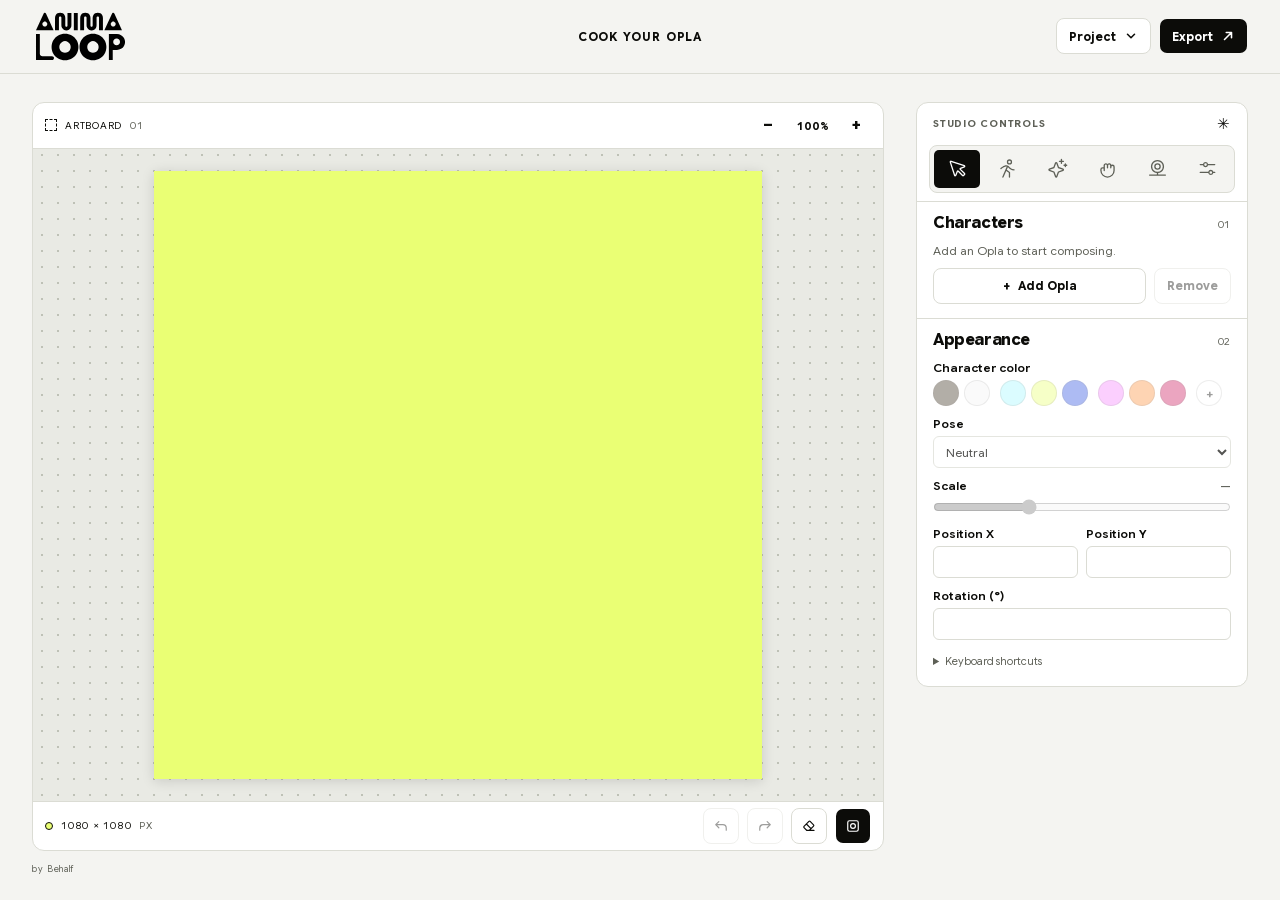
==== opla.html @ 296ecd7e "Add ANIMALOOP poster studio" ====
<!doctype html>
<html lang="en">
<head>
  <meta charset="utf-8">
  <meta name="viewport" content="width=device-width, initial-scale=1">
  <meta name="description" content="Build, animate, and capture Opla festival key visuals.">
  <title>ANIMALOOP — Opla Studio</title>
  <link rel="stylesheet" href="./styles.css">
</head>
<body>
  <header class="topbar">
    <a class="brand" href="./opla.html" aria-label="Animaloop Studio">
      <img src="./src/logo.svg" alt="" width="104" height="54">
    </a>
    <h1 id="studio-title" class="header-caption mono">COOK YOUR OPLA</h1>
    <div class="header-actions">
      <details class="action-menu">
        <summary class="button">Project <svg class="action-icon" width="14" height="14" viewBox="0 0 12 12" fill="none" stroke="currentColor" stroke-width="1.35" stroke-linecap="round" stroke-linejoin="round" aria-hidden="true" focusable="false"><path d="m3 4.5 3 3 3-3"/></svg></summary>
        <div class="menu-content">
          <button type="button" id="project-open">Open project</button>
          <button type="button" id="project-save">Save project</button>
          <button type="button" id="reset-mode">Reset current tab</button>
          <button type="button" id="clear-scene">Remove all characters</button>
          <a class="studio-link" href="./poster.html">Fry your poster</a>
        </div>
      </details>
      <details class="action-menu">
        <summary class="button primary">Export <svg class="action-icon" width="14" height="14" viewBox="0 0 12 12" fill="none" stroke="currentColor" stroke-width="1.35" stroke-linecap="round" stroke-linejoin="round" aria-hidden="true" focusable="false"><path d="M3 9 9 3M4.5 3H9v4.5"/></svg></summary>
        <div class="menu-content">
          <button type="button" id="export-svg">Download SVG</button>
          <button type="button" id="export-png">Download PNG</button>
        </div>
      </details>
    </div>
  </header>
  <main class="workspace">
    <section class="art-area" aria-label="Artboard">
      <div class="stage-card">
        <div class="stage-toolbar">
          <div class="artboard-name mono"><span class="frame-icon" aria-hidden="true"></span> ARTBOARD <span class="artboard-number">01</span></div>
          <div class="zoom-group">
            <button type="button" id="zoom-out" title="Zoom out" aria-label="Zoom out">−</button>
            <button type="button" id="zoom-reset" title="Reset zoom" aria-label="Reset zoom"><span id="zoom-value">100%</span></button>
            <button type="button" id="zoom-in" title="Zoom in" aria-label="Zoom in">+</button>
          </div>
        </div>
        <div id="viewport">
          <div class="stage-space">
            <div id="stage-wrap">
              <svg id="stage" xmlns="http://www.w3.org/2000/svg" viewBox="0 0 1080 1080" role="img" aria-label="Opla key visual"></svg>
            </div>
          </div>
        </div>
        <div class="stage-footer">
          <div class="stage-meta mono"><span class="signal"></span><span id="canvas-dimensions">1080 × 1080</span><span class="units">PX</span></div>
          <div class="frame-actions">
            <button type="button" class="button frame-button" id="undo-scene" aria-label="Undo" title="Undo" disabled>
              <svg width="14" height="14" viewBox="0 0 16 16" fill="none" stroke="currentColor" stroke-width="1.35" stroke-linecap="round" stroke-linejoin="round" aria-hidden="true" focusable="false"><path d="M5.5 3 2 6.5 5.5 10M2 6.5h8a4 4 0 0 1 4 4v2.25"/></svg>
            </button>
            <button type="button" class="button frame-button" id="redo-scene" aria-label="Redo" title="Redo" disabled>
              <svg width="14" height="14" viewBox="0 0 16 16" fill="none" stroke="currentColor" stroke-width="1.35" stroke-linecap="round" stroke-linejoin="round" aria-hidden="true" focusable="false"><path d="m10.5 3 3.5 3.5-3.5 3.5M14 6.5H6a4 4 0 0 0-4 4v2.25"/></svg>
            </button>
            <button type="button" class="button frame-button" id="erase-frame" aria-label="Erase frame" title="Erase frame">
              <svg class="action-icon" width="14" height="14" viewBox="0 0 16 16" fill="none" stroke="currentColor" stroke-width="1.35" stroke-linecap="round" stroke-linejoin="round" aria-hidden="true" focusable="false"><path d="M2.3 9.8a1 1 0 0 1 0-1.4l5.6-5.6a1 1 0 0 1 1.4 0l3.9 3.9a1 1 0 0 1 0 1.4l-5 5H5.6zM5 5.7l5.3 5.3M8.2 13.1h5.5"/></svg>
            </button>
            <button type="button" class="button primary frame-button" id="capture" aria-label="Capture frame" title="Capture frame"><svg class="action-icon" width="14" height="14" viewBox="0 0 16 16" fill="none" stroke="currentColor" stroke-width="1.35" aria-hidden="true" focusable="false"><rect x="2" y="2" width="12" height="12" rx="2"/><circle cx="8" cy="8" r="2.75"/></svg></button>
          </div>
        </div>
      </div>
      <div class="workspace-footer mono">
        <span>by Behalf</span>
        <div class="workspace-feedback">
          <span id="status" role="status" aria-live="polite"></span>
        </div>
      </div>
    </section>

    <aside class="inspector" aria-label="Editor controls">
      <div class="inspector-heading"><span class="eyebrow mono">STUDIO CONTROLS</span><span class="inspector-index mono">✳</span></div>
      <div id="tabs" class="tabs" role="tablist" aria-label="Editing mode">
        <button type="button" id="tab-place" role="tab" aria-label="Place" title="Place" aria-selected="true" aria-controls="panel-place" data-tab="place">
          <svg width="21" height="21" aria-hidden="true" focusable="false"><use href="./src/phosphor/tabs.svg#place"/></svg>
        </button>
        <button type="button" id="tab-walk" role="tab" aria-label="Walk" title="Walk" aria-selected="false" aria-controls="panel-walk" tabindex="-1" data-tab="walk">
          <svg width="21" height="21" aria-hidden="true" focusable="false"><use href="./src/phosphor/tabs.svg#walk"/></svg>
        </button>
        <button type="button" id="tab-effect" role="tab" aria-label="Effect" title="Effect" aria-selected="false" aria-controls="panel-effect" tabindex="-1" data-tab="effect">
          <svg width="21" height="21" aria-hidden="true" focusable="false"><use href="./src/phosphor/tabs.svg#effect"/></svg>
        </button>
        <button type="button" id="tab-physics" role="tab" aria-label="Physics" title="Physics" aria-selected="false" aria-controls="panel-physics" tabindex="-1" data-tab="physics">
          <svg width="21" height="21" aria-hidden="true" focusable="false"><use href="./src/phosphor/tabs.svg#physics"/></svg>
        </button>
        <button type="button" id="tab-camera" role="tab" aria-label="Camera" title="Camera" aria-selected="false" aria-controls="panel-camera" tabindex="-1" data-tab="camera">
          <svg width="21" height="21" aria-hidden="true" focusable="false"><use href="./src/phosphor/tabs.svg#camera"/></svg>
        </button>
        <button type="button" id="tab-settings" role="tab" aria-label="Settings" title="Settings" aria-selected="false" aria-controls="panel-settings" tabindex="-1" data-tab="settings">
          <svg width="21" height="21" aria-hidden="true" focusable="false"><use href="./src/phosphor/tabs.svg#settings"/></svg>
        </button>
      </div>

      <section id="panel-place" role="tabpanel" aria-labelledby="tab-place">
        <div class="control-section">
          <div class="section-title"><h2>Characters</h2><span class="section-index mono">01</span></div>
          <div class="item-list" id="character-list"></div>
          <div class="row-actions">
            <button type="button" class="button" id="add-character"><span aria-hidden="true">+</span> Add Opla</button>
            <button type="button" class="button" id="remove-character">Remove</button>
          </div>
        </div>
        <div class="control-section">
          <div class="section-title"><h2>Appearance</h2><span class="section-index mono">02</span></div>
          <div class="field">
            <span class="field-label" id="character-color-label">Character color</span>
            <div class="palette" id="character-palette" role="group" aria-labelledby="character-color-label"></div>
          </div>
          <label class="field">Pose
            <select id="pose"></select>
          </label>
          <label class="field"><span class="value-row">Scale <output id="scale-value" for="scale">100%</output></span>
            <input id="scale" type="range" min=".1" max="3" value="1" step=".01">
          </label>
          <div class="position-fields">
            <label class="field">Position X <input type="number" id="position-x" step="1" value="540"></label>
            <label class="field">Position Y <input type="number" id="position-y" step="1" value="540"></label>
          </div>
          <label class="field">Rotation (°) <input type="number" id="rotation" step="1" value="0"></label>
          <details class="shortcut-hint">
            <summary>Keyboard shortcuts</summary>
            <dl>
              <div><dt>Nudge</dt><dd><kbd>Arrow keys</kbd></dd></div>
              <div><dt>Nudge farther</dt><dd><kbd>Shift</kbd> + <kbd>Arrow keys</kbd></dd></div>
              <div><dt>Copy / Paste / Duplicate</dt><dd><kbd>Cmd / Ctrl</kbd> + <kbd>C / V / D</kbd></dd></div>
              <div><dt>Duplicate and move</dt><dd><kbd>Option / Alt</kbd> + drag</dd></div>
              <div><dt>Remove</dt><dd><kbd>Delete</kbd></dd></div>
              <div><dt>Undo</dt><dd><kbd>Cmd / Ctrl</kbd> + <kbd>Z</kbd></dd></div>
            </dl>
          </details>
        </div>
      </section>

      <section id="panel-walk" role="tabpanel" aria-labelledby="tab-walk" hidden>
        <div class="control-section">
          <div class="section-title"><h2>Walk cycle</h2><span class="section-index mono">01</span></div>
          <label class="field">Cycle
            <select id="walk-cycle"></select>
          </label>
          <label class="field"><span class="value-row">Speed <output id="walk-speed-value" for="walk-speed">1×</output></span>
            <input id="walk-speed" type="range" min=".25" max="2.5" step=".05" value="1">
          </label>
          <label class="field">Cycle position <input id="walk-frame" type="range" min="0" max="1000" step="1" value="0"></label>
          <label class="field">Direction
            <select id="walk-direction"></select>
          </label>
          <label class="field">Motion
            <select id="walk-motion">
              <option value="one-way">One way</option>
              <option value="oscillate">Back and forth</option>
            </select>
          </label>
          <label class="field"><span class="value-row">Travel angle <output id="walk-angle-value" for="walk-angle">0°</output></span>
            <input id="walk-angle" type="range" min="-180" max="180" step="1" value="0">
          </label>
          <label class="checkbox-field"><input id="walk-travel" type="checkbox" checked> Travel across artboard</label>
          <button id="walk-play" type="button" class="button primary wide">Play</button>
        </div>
        <div class="control-section">
          <div class="section-title"><h2>Walking stack</h2><span class="section-index mono">02</span></div>
          <div class="item-list" id="walk-list"></div>
          <div class="field">
            <span class="field-label" id="walker-color-label">New walker color</span>
            <div class="palette" id="walker-palette" role="group" aria-labelledby="walker-color-label"></div>
          </div>
          <button id="add-walker" type="button" class="button wide"><span aria-hidden="true">+</span> Add walker</button>
          <button id="walk-copy-place" type="button" class="button wide">Copy frame to Place <span aria-hidden="true">↗</span></button>
        </div>
      </section>

      <section id="panel-effect" role="tabpanel" aria-labelledby="tab-effect" hidden>
        <div class="control-section">
          <div class="section-title"><h2>Rendering</h2><span class="section-index mono">01</span></div>
          <label class="field">Effect
            <select id="effect"></select>
          </label>
          <label class="field"><span class="value-row">Amount <output id="effect-amount-value" for="effect-amount">4</output></span>
            <input id="effect-amount" type="range" min="1" max="50" step="1" value="4">
          </label>
          <div id="effect-parameters" class="parameter-fields"></div>
          <label class="field">Blend mode
            <select id="effect-blend">
              <option value="normal">Normal</option>
              <option value="multiply">Multiply</option>
              <option value="screen">Screen</option>
              <option value="overlay">Overlay</option>
              <option value="darken">Darken</option>
              <option value="lighten">Lighten</option>
              <option value="difference">Difference</option>
              <option value="exclusion">Exclusion</option>
            </select>
          </label>
          <label class="field">Filter
            <select id="effect-filter">
              <option value="none">None</option>
              <option value="particles">Particles</option>
              <option value="lofi">Lo-fi</option>
              <option value="dither">Dither</option>
              <option value="halftone">Halftone</option>
              <option value="scanlines">Scanlines</option>
              <option value="grain">Grain</option>
              <option value="ink-bleed">Ink bleed</option>
            </select>
          </label>
          <label class="field"><span class="value-row">Filter strength <output id="effect-filter-strength-value" for="effect-filter-strength">4</output></span>
            <input id="effect-filter-strength" type="range" min="1" max="20" step="1" value="4">
          </label>
          <label class="field">Cycle position <input id="effect-frame" type="range" min="0" max="1000" step="1" value="0"></label>
          <button id="effect-play" type="button" class="button primary wide">Play</button>
        </div>
      </section>

      <section id="panel-physics" role="tabpanel" aria-labelledby="tab-physics" hidden>
        <div class="control-section">
          <div class="section-title"><h2>Physics</h2><span class="section-index mono">04</span></div>
          <p class="control-note">Grab Opla anywhere on the artboard. Swing it, let it drop, or flick to throw.</p>
          <label class="field"><span class="value-row">Gravity <output id="physics-gravity-value" for="physics-gravity">1×</output></span>
            <input id="physics-gravity" type="range" min="0" max="2" step=".05" value="1">
          </label>
          <label class="field"><span class="value-row">Bounce <output id="physics-bounce-value" for="physics-bounce">55%</output></span>
            <input id="physics-bounce" type="range" min="0" max="1" step=".05" value=".55">
          </label>
          <label class="checkbox-field"><input id="physics-pile" type="checkbox"> Stack characters on impact</label>
          <label class="checkbox-field"><input id="physics-puppet" type="checkbox"> Swing arms and legs</label>
          <label class="checkbox-field"><input id="physics-drop-copies" type="checkbox"> Click to add Opla</label>
          <div class="row-actions">
            <button id="physics-reset" type="button" class="button">Reset physics</button>
            <button id="physics-remove" type="button" class="button">Remove selected Opla</button>
          </div>
        </div>
      </section>

      <section id="panel-camera" role="tabpanel" aria-labelledby="tab-camera" hidden>
        <div class="control-section">
          <div class="section-title"><h2>Camera</h2><span class="section-index mono">05</span></div>
          <p class="control-note">Step back so your arms and legs are in view. Mirror follows your position in the camera, Center keeps one Opla in the middle, and Scene moves all Oplas from Place together.</p>
          <label class="field">Composition
            <select id="camera-composition">
              <option value="mirror">Mirror</option>
              <option value="center">Center</option>
              <option value="scene">Scene</option>
            </select>
          </label>
          <div class="field" id="camera-color-field">
            <span class="field-label" id="camera-color-label">Opla color</span>
            <div class="palette" id="camera-palette" role="group" aria-labelledby="camera-color-label"></div>
          </div>
          <div id="camera-preview" class="camera-preview" hidden>
            <video id="camera-video" aria-label="Mirrored webcam preview" muted autoplay playsinline></video>
          </div>
          <p id="camera-status" class="camera-status mono" role="status" aria-live="polite">Camera off</p>
          <label class="checkbox-field"><input id="camera-auto-zoom" type="checkbox" checked> Auto zoom</label>
          <label class="field"><span class="value-row">Sensitivity <output id="camera-sensitivity-value" for="camera-sensitivity">1×</output></span>
            <input id="camera-sensitivity" type="range" min=".25" max="2" step=".05" value="1">
          </label>
          <div class="row-actions">
            <button id="camera-start" type="button" class="button primary">Start camera</button>
            <button id="camera-stop" type="button" class="button" disabled>Stop</button>
          </div>
        </div>
      </section>

      <section id="panel-settings" role="tabpanel" aria-labelledby="tab-settings" hidden>
        <div class="control-section">
          <div class="section-title"><h2>Artboard</h2><span class="section-index mono">06</span></div>
          <div class="field">
            <span class="field-label" id="background-color-label">Background color</span>
            <div class="palette" id="background-palette" role="group" aria-labelledby="background-color-label"></div>
          </div>
          <label class="field">Canvas size
            <select id="canvas-size">
              <option value="1080x1080">Square · 1080 × 1080</option>
              <option value="1080x1350">Portrait · 1080 × 1350</option>
              <option value="1920x1080">Landscape · 1920 × 1080</option>
              <option value="1080x1920">Story · 1080 × 1920</option>
              <option value="custom">Custom</option>
            </select>
          </label>
          <form id="canvas-custom" class="position-fields" hidden>
            <label class="field">Width (px) <input type="number" id="canvas-width" required min="128" max="4096" step="1" value="1080"></label>
            <label class="field">Height (px) <input type="number" id="canvas-height" required min="128" max="4096" step="1" value="1080"></label>
            <button type="submit" class="button">Apply size</button>
          </form>
          <label class="checkbox-field"><input id="settings-transparent" type="checkbox"> Transparent background</label>
          <label class="checkbox-field"><input id="show-guides" type="checkbox" checked> Show workspace grid</label>
          <label class="checkbox-field"><input id="settings-snap" type="checkbox"> Snap to grid</label>
          <label class="field">Grid size (px)
            <input id="settings-grid-size" type="number" min="4" max="128" step="1" value="16">
          </label>
        </div>
      </section>
    </aside>
  </main>
  <script type="module" src="./app.js"></script>
</body>
</html>
---- styles.css ----
/* Foundations adapted from Open Design's Minimal system. */
@font-face {
  font-family: "Google Sans Flex";
  src: url("./src/fonts/google-sans-flex-latin.woff2") format("woff2");
  font-style: normal;
  font-weight: 400 800;
  font-display: swap;
}

:root {
  color-scheme: light;
  --ink: #0c0c09;
  --surface: #f4f4f1;
  --paper: #fff;
  --muted: #5e6057;
  --line: #dbdcd4;
  --lime: #eaff74;
  --sans: "Google Sans Flex", Arial, sans-serif;
  --radius: 8px;
  font-family: var(--sans);
  color: var(--ink);
  background: var(--surface);
  font-synthesis: none;
}

*, *::before, *::after { box-sizing: border-box; }
[hidden] { display: none !important; }
body { margin: 0; }
a { color: inherit; }
button, input, select { font: inherit; color: inherit; }
button, summary, select, input[type="range"], input[type="color"], input[type="checkbox"] { cursor: pointer; }
button:disabled { opacity: .4; cursor: default; }
:where(button, summary, select, input, a):focus-visible { outline: 2px solid #312c85; outline-offset: 3px; }
.mono { font-variant-numeric: tabular-nums; letter-spacing: .075em; }

.topbar {
  position: relative;
  z-index: 2;
  display: grid;
  grid-template-columns: 1fr auto 1fr;
  align-items: center;
  gap: 24px;
  min-height: 72px;
  padding: 12px 32px;
  border-bottom: 1px solid var(--line);
}

.brand { display: inline-flex; align-items: center; justify-self: start; }
.brand img { display: block; width: 94px; height: auto; }
.header-caption { margin: 0; font-size: 12px; font-weight: 700; white-space: nowrap; }
.header-actions { display: flex; align-items: center; gap: 8px; justify-self: end; }
.button {
  display: inline-flex;
  align-items: center;
  justify-content: center;
  gap: 8px;
  min-height: 36px;
  padding: 6px 12px;
  border: 1px solid var(--line);
  border-radius: var(--radius);
  background: var(--paper);
  font-size: 12px;
  font-weight: 700;
  white-space: nowrap;
  transition: background 150ms ease, border-color 150ms ease;
}
.button:hover:not(:disabled) { background-color: var(--surface); border-color: var(--ink); }
.primary { color: var(--paper); background-color: var(--ink); background-clip: padding-box; border-color: transparent; }
.primary:hover:not(:disabled) { background-color: #36372f; border-color: transparent; }
.action-menu { position: relative; }
.action-menu summary { list-style: none; }
.action-menu summary, .frame-button { block-size: 36px; }
.action-menu summary::-webkit-details-marker { display: none; }
.action-icon { display: block; flex: none; }
.menu-content {
  position: absolute;
  z-index: 4;
  top: calc(100% + 8px);
  right: 0;
  min-width: 156px;
  padding: 4px;
  border: 1px solid var(--line);
  border-radius: var(--radius);
  background: var(--paper);
  box-shadow: 0 8px 20px #0c0c0914;
}
.menu-content :is(button, a) { display: block; width: 100%; text-align: left; padding: 8px 12px; border: 0; border-radius: 4px; background: transparent; font-size: 12px; }
.menu-content :is(button, a):hover { background: var(--surface); }
.menu-content .studio-link { border-top: 1px solid var(--line); margin-top: 4px; text-decoration: none; }
#reset-mode { border-top: 1px solid var(--line); margin-top: 4px; }

.workspace { display: grid; grid-template-columns: minmax(0, 1fr) 332px; gap: 32px; align-items: start; padding: 28px 32px 24px; max-width: 1600px; margin: auto; }
.art-area { min-width: 0; }
.eyebrow { display: flex; align-items: center; gap: 8px; color: var(--muted); font-size: 10px; font-weight: 700; margin: 0; }
.signal { width: 8px; height: 8px; flex: 0 0 8px; display: inline-block; border-radius: 50%; background: var(--lime); border: 1px solid var(--ink); }

.stage-card { border: 1px solid var(--line); border-radius: 12px; overflow: clip; background: var(--paper); }
.stage-toolbar, .stage-footer { min-height: 46px; display: flex; align-items: center; justify-content: space-between; gap: 12px; padding: 6px 12px; }
.stage-toolbar { border-bottom: 1px solid var(--line); }
.stage-footer { border-top: 1px solid var(--line); flex-wrap: wrap; }
.artboard-name, .stage-meta { display: inline-flex; align-items: center; gap: 8px; font-size: 10px; white-space: nowrap; }
.artboard-number, .units { color: var(--muted); }
.frame-icon { display: inline-block; flex: none; width: 12px; height: 12px; border: 1px dashed currentColor; }
.frame-actions { display: flex; flex-wrap: wrap; gap: 8px; margin-inline-start: auto; }
.frame-button { inline-size: 36px; padding: 0; }
.zoom-group { display: flex; align-items: center; gap: 2px; }
.zoom-group button { min-width: 30px; min-height: 28px; padding: 4px 6px; border: 0; border-radius: 4px; background: transparent; font-weight: 700; }
.zoom-group button:hover { background: var(--surface); }
#zoom-value { display: inline-block; min-width: 42px; font-variant-numeric: tabular-nums; font-size: 11px; }

#viewport {
  overflow: auto;
  background-color: #e9eae4;
  background-image: radial-gradient(#bec1b6 0.75px, transparent 0.75px);
  background-size: var(--workspace-grid-size, 16px) var(--workspace-grid-size, 16px);
  background-position: center;
  height: clamp(340px, calc(100svh - 248px), 780px);
  container-type: size;
}
#canvas-custom button { grid-column: 1 / -1; }
#viewport[data-guides="false"] { background-image: none; }
.stage-space { display: grid; place-items: center; min-width: 100%; min-height: 100%; padding: 22px; width: max-content; }
#stage-wrap {
  --stage-ratio: 1 / 1;
  --stage-aspect: 1;
  --view-zoom: 1;
  width: calc(min(100cqw - 44px, (100cqh - 44px) * var(--stage-aspect)) * var(--view-zoom));
  aspect-ratio: var(--stage-ratio);
  background: var(--lime);
  box-shadow: 0 2px 12px #0c0c0924;
}
#stage-wrap[data-transparent="true"] {
  background: repeating-conic-gradient(#f4f4f1 0% 25%, #e1e2da 0% 50%) 0 0 / 16px 16px;
}
#stage { width: 100%; height: 100%; display: block; touch-action: none; }
#stage[data-mode="place"] { overflow: visible; }
#stage[data-mode="place"] [data-character],
#stage[data-mode="physics"] [data-character] { cursor: grab; }
#stage[data-dragging="true"] [data-character] { cursor: grabbing; }
.selection-box { pointer-events: none; fill: none; stroke: #312c85; stroke-width: 1; vector-effect: non-scaling-stroke; }
.scale-handle { fill: var(--paper); stroke: #312c85; stroke-width: 1.5; vector-effect: non-scaling-stroke; cursor: nwse-resize; }
.scale-handle:hover { fill: #312c85; }
.scale-handle[data-corner="ne"], .scale-handle[data-corner="sw"] { cursor: nesw-resize; }
.rotation-stem { pointer-events: none; stroke: #312c85; stroke-width: 1; vector-effect: non-scaling-stroke; }
.rotation-handle { fill: var(--paper); stroke: #312c85; stroke-width: 1.5; vector-effect: non-scaling-stroke; cursor: grab; }
.rotation-handle:hover { fill: #312c85; }
.rotation-handle:active { cursor: grabbing; }
.workspace-footer { display: flex; justify-content: space-between; gap: 8px; align-items: baseline; margin: 12px 0 0; font-size: 9px; color: var(--muted); }
.workspace-feedback { display: flex; align-items: baseline; gap: 8px; }
#status { text-align: center; color: var(--ink); }

.inspector { background: var(--paper); border: 1px solid var(--line); border-radius: 12px; min-width: 0; }
.inspector-heading { min-height: 42px; display: flex; align-items: center; justify-content: space-between; gap: 12px; padding: 0 16px; }
.inspector-index { font-size: 15px; }
.tabs { display: grid; grid-template-columns: repeat(6, minmax(0, 1fr)); gap: 4px; background: var(--surface); margin: 0 12px 8px; padding: 4px; border: 1px solid var(--line); border-radius: var(--radius); }
.tabs button { display: grid; place-items: center; min-height: 38px; padding: 4px; background: transparent; border: 0; border-radius: 5px; color: var(--muted); transition: color 150ms ease, background 150ms ease; }
.tabs svg { display: block; fill: currentColor; }
.tabs button:hover { color: var(--ink); }
.tabs button[aria-selected="true"], .tabs button.active { color: var(--paper); background: var(--ink); }
.control-section { display: grid; gap: 10px; padding: 12px 16px 14px; border-top: 1px solid var(--line); }
.section-title { display: flex; justify-content: space-between; align-items: baseline; gap: 8px; }
.section-title h2 { margin: 0; font: 750 16px/1.2 var(--sans); letter-spacing: -.025em; }
.section-index { font-size: 10px; color: var(--muted); }
.control-note { margin: 0; color: var(--muted); font-size: 12px; line-height: 1.5; }
.shortcut-hint { color: var(--muted); font-size: 11px; }
.shortcut-hint summary { padding-block: 4px; }
.shortcut-hint dl { display: grid; gap: 6px; margin: 4px 0 0; }
.shortcut-hint dl div { display: flex; flex-wrap: wrap; justify-content: space-between; gap: 4px 8px; }
.shortcut-hint dd { margin: 0; }
.shortcut-hint kbd { font: inherit; color: var(--ink); }
.parameter-fields { display: grid; gap: 10px; }
.parameter-fields:empty { display: none; }
.camera-preview { overflow: hidden; border: 1px solid var(--line); border-radius: var(--radius); background: var(--surface); }
.camera-preview video { display: block; width: 100%; aspect-ratio: 4 / 3; object-fit: contain; transform: scaleX(-1); }
.camera-status { margin: 0; color: var(--muted); font-size: 10px; line-height: 1.4; }
.row-actions { display: flex; gap: 8px; }
.row-actions button:first-child { flex: 1; }
.wide { width: 100%; }

.item-list { display: grid; gap: 4px; }
.item-list:empty { display: none; }
.item-row { display: flex; gap: 4px; }
.item-list :where(button, .item-select) { min-height: 32px; font-size: 12px; }
.item-list :where(.item-select, button[aria-pressed]) { display: flex; align-items: center; gap: 8px; width: 100%; padding: 6px 8px; text-align: left; border: 1px solid var(--line); border-radius: 5px; background: var(--paper); }
.item-list :where(.item-select[aria-pressed="true"], .item-select[aria-current="true"], .item-select[data-active="true"], .item-select.active) { border-color: var(--ink); background: var(--surface); }
.item-dot { width: 12px; height: 12px; border-radius: 50%; border: 1px solid #0c0c0930; background: var(--swatch); }
.item-remove { flex: 0 0 32px; border: 1px solid var(--line); border-radius: 5px; background: var(--paper); }
.item-remove:hover { border-color: var(--ink); background: var(--surface); }
.walker-speed { flex: 0 0 auto; align-self: center; display: flex; align-items: center; gap: 4px; color: var(--muted); font-size: 10px; white-space: nowrap; }
.walker-speed:is(input, select), .walker-speed :is(input, select) { width: 66px; }
.empty-list { margin: 0; color: var(--muted); font-size: 12px; }
.field { display: grid; gap: 5px; min-width: 0; margin: 0; font-size: 12px; font-weight: 600; }
.value-row { display: flex; justify-content: space-between; align-items: baseline; gap: 4px; }
output { font: 500 11px/1 var(--sans); font-variant-numeric: tabular-nums; color: var(--muted); }
.position-fields { display: grid; grid-template-columns: repeat(2, minmax(0, 1fr)); gap: 8px; }
select, input[type="number"] { min-width: 0; width: 100%; min-height: 32px; border: 1px solid var(--line); border-radius: 6px; background: var(--paper); padding: 4px 8px; font-size: 12px; font-weight: 400; }
input[type="range"] { width: 100%; accent-color: var(--ink); margin: 0; min-height: 18px; }
.checkbox-field { display: flex; align-items: center; gap: 8px; font-size: 12px; }
input[type="checkbox"] { accent-color: var(--ink); }

.palette, .palette-group { display: flex; flex-wrap: wrap; align-items: center; }
.palette { gap: 8px 10px; }
.palette-group { gap: 5px; }
.palette button, .palette input[type="color"], .custom-color { display: grid; place-items: center; width: 26px; height: 26px; padding: 0; border: 1px solid #0c0c092e; border-radius: 50%; background: var(--swatch, var(--paper)); }
.palette button[aria-pressed="true"], .palette button.selected, .palette button.active { outline: 1px solid var(--ink); outline-offset: 2px; }
.palette button:hover { border-color: var(--ink); }
.palette input[type="color"] { appearance: none; overflow: hidden; }
.palette input[type="color"]::-webkit-color-swatch-wrapper { padding: 3px; }
.palette input[type="color"]::-webkit-color-swatch { border-radius: 50%; border: 0; }
.palette input[type="color"]::-moz-color-swatch { border-radius: 50%; border: 0; }
.custom-color { cursor: pointer; position: relative; }
.custom-color input[type="color"] { position: absolute; inset: 0; margin: 0; opacity: 0; }
.custom-color:has(:focus-visible) { outline: 2px solid #312c85; outline-offset: 3px; }
.custom-color:has(:disabled) { opacity: .4; cursor: default; }

@media (max-width: 980px) {
  .workspace { gap: 20px; padding: 24px; grid-template-columns: minmax(0, 1fr) 288px; }
  .topbar { padding-inline: 24px; }
}
@media (max-width: 740px) {
  .topbar { min-height: 60px; gap: 8px; padding: 8px 12px; }
  .header-caption { font-size: 10px; }
  .brand img { width: 78px; }
  .workspace { grid-template-columns: minmax(0, 1fr); gap: 20px; padding: 20px 12px; }
  #viewport { height: clamp(280px, 56svh, 510px); }
  .workspace-footer { font-size: 8px; }
}
@media (max-width: 390px) {
  .brand img { width: 54px; }
  .header-caption { font-size: 9px; letter-spacing: .01em; }
  .header-actions { gap: 4px; }
  .header-actions .button { gap: 4px; padding-inline: 8px; font-size: 11px; }
}
@media (prefers-reduced-motion: reduce) {
  *, *::before, *::after { transition-duration: .01ms !important; }
}
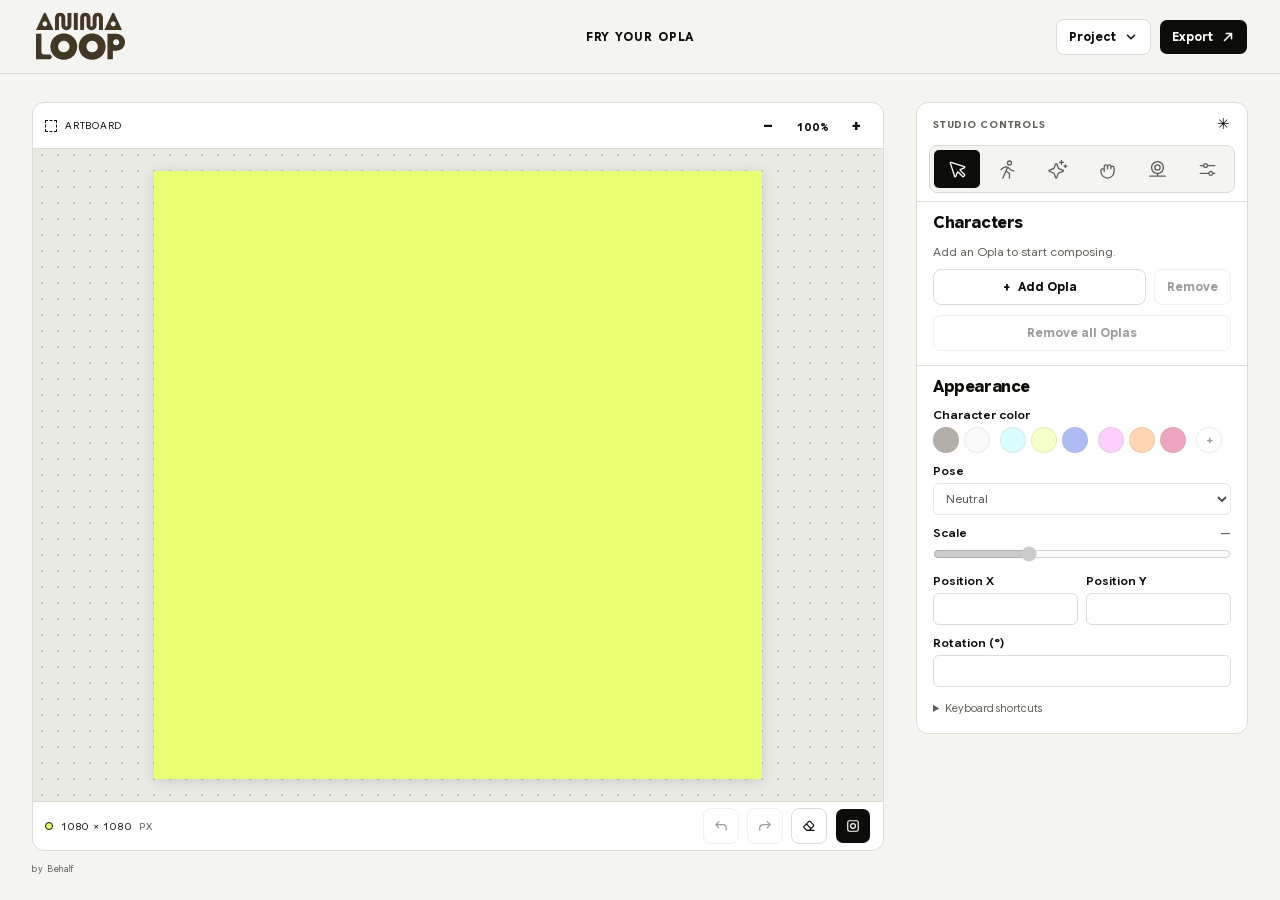
==== commit 36013b11: "Expand the ANIMALOOP studios" ====
--- a/opla.html
+++ b/opla.html
@@ -4,24 +4,29 @@
   <meta charset="utf-8">
   <meta name="viewport" content="width=device-width, initial-scale=1">
   <meta name="description" content="Build, animate, and capture Opla festival key visuals.">
-  <title>ANIMALOOP — Opla Studio</title>
-  <link rel="stylesheet" href="./styles.css">
+  <title>ANIMALOOP — Fry Your Opla</title>
+  <link rel="stylesheet" href="./styles.css?v=project-menu">
 </head>
 <body>
   <header class="topbar">
     <a class="brand" href="./opla.html" aria-label="Animaloop Studio">
-      <img src="./src/logo.svg" alt="" width="104" height="54">
+      <img src="./src/logo.svg?v=animaloop" alt="" width="120" height="63">
     </a>
-    <h1 id="studio-title" class="header-caption mono">COOK YOUR OPLA</h1>
+    <h1 id="studio-title" class="header-caption mono">FRY YOUR OPLA</h1>
     <div class="header-actions">
-      <details class="action-menu">
+      <details class="action-menu project-menu">
         <summary class="button">Project <svg class="action-icon" width="14" height="14" viewBox="0 0 12 12" fill="none" stroke="currentColor" stroke-width="1.35" stroke-linecap="round" stroke-linejoin="round" aria-hidden="true" focusable="false"><path d="m3 4.5 3 3 3-3"/></svg></summary>
         <div class="menu-content">
-          <button type="button" id="project-open">Open project</button>
-          <button type="button" id="project-save">Save project</button>
-          <button type="button" id="reset-mode">Reset current tab</button>
-          <button type="button" id="clear-scene">Remove all characters</button>
-          <a class="studio-link" href="./poster.html">Fry your poster</a>
+          <div class="menu-section">
+            <button type="button" id="project-save">Save</button>
+            <button type="button" id="project-open">Open</button>
+          </div>
+          <div class="menu-section">
+            <button type="button" id="reset-mode">Reset</button>
+          </div>
+          <div class="menu-section">
+            <a href="./poster.html">Cook Your Poster</a>
+          </div>
         </div>
       </details>
       <details class="action-menu">
@@ -37,7 +42,7 @@
     <section class="art-area" aria-label="Artboard">
       <div class="stage-card">
         <div class="stage-toolbar">
-          <div class="artboard-name mono"><span class="frame-icon" aria-hidden="true"></span> ARTBOARD <span class="artboard-number">01</span></div>
+          <div class="artboard-name mono"><span class="frame-icon" aria-hidden="true"></span> ARTBOARD</div>
           <div class="zoom-group">
             <button type="button" id="zoom-out" title="Zoom out" aria-label="Zoom out">−</button>
             <button type="button" id="zoom-reset" title="Reset zoom" aria-label="Reset zoom"><span id="zoom-value">100%</span></button>
@@ -100,15 +105,16 @@
 
       <section id="panel-place" role="tabpanel" aria-labelledby="tab-place">
         <div class="control-section">
-          <div class="section-title"><h2>Characters</h2><span class="section-index mono">01</span></div>
+          <div class="section-title"><h2>Characters</h2></div>
           <div class="item-list" id="character-list"></div>
           <div class="row-actions">
             <button type="button" class="button" id="add-character"><span aria-hidden="true">+</span> Add Opla</button>
             <button type="button" class="button" id="remove-character">Remove</button>
           </div>
-        </div>
-        <div class="control-section">
-          <div class="section-title"><h2>Appearance</h2><span class="section-index mono">02</span></div>
+          <button type="button" class="button wide" id="clear-scene" disabled>Remove all Oplas</button>
+        </div>
+        <div class="control-section">
+          <div class="section-title"><h2>Appearance</h2></div>
           <div class="field">
             <span class="field-label" id="character-color-label">Character color</span>
             <div class="palette" id="character-palette" role="group" aria-labelledby="character-color-label"></div>
@@ -140,7 +146,7 @@
 
       <section id="panel-walk" role="tabpanel" aria-labelledby="tab-walk" hidden>
         <div class="control-section">
-          <div class="section-title"><h2>Walk cycle</h2><span class="section-index mono">01</span></div>
+          <div class="section-title"><h2>Walk cycle</h2></div>
           <label class="field">Cycle
             <select id="walk-cycle"></select>
           </label>
@@ -164,7 +170,7 @@
           <button id="walk-play" type="button" class="button primary wide">Play</button>
         </div>
         <div class="control-section">
-          <div class="section-title"><h2>Walking stack</h2><span class="section-index mono">02</span></div>
+          <div class="section-title"><h2>Walking stack</h2></div>
           <div class="item-list" id="walk-list"></div>
           <div class="field">
             <span class="field-label" id="walker-color-label">New walker color</span>
@@ -177,7 +183,7 @@
 
       <section id="panel-effect" role="tabpanel" aria-labelledby="tab-effect" hidden>
         <div class="control-section">
-          <div class="section-title"><h2>Rendering</h2><span class="section-index mono">01</span></div>
+          <div class="section-title"><h2>Rendering</h2></div>
           <label class="field">Effect
             <select id="effect"></select>
           </label>
@@ -219,7 +225,7 @@
 
       <section id="panel-physics" role="tabpanel" aria-labelledby="tab-physics" hidden>
         <div class="control-section">
-          <div class="section-title"><h2>Physics</h2><span class="section-index mono">04</span></div>
+          <div class="section-title"><h2>Physics</h2></div>
           <p class="control-note">Grab Opla anywhere on the artboard. Swing it, let it drop, or flick to throw.</p>
           <label class="field"><span class="value-row">Gravity <output id="physics-gravity-value" for="physics-gravity">1×</output></span>
             <input id="physics-gravity" type="range" min="0" max="2" step=".05" value="1">
@@ -239,7 +245,7 @@
 
       <section id="panel-camera" role="tabpanel" aria-labelledby="tab-camera" hidden>
         <div class="control-section">
-          <div class="section-title"><h2>Camera</h2><span class="section-index mono">05</span></div>
+          <div class="section-title"><h2>Camera</h2></div>
           <p class="control-note">Step back so your arms and legs are in view. Mirror follows your position in the camera, Center keeps one Opla in the middle, and Scene moves all Oplas from Place together.</p>
           <label class="field">Composition
             <select id="camera-composition">
@@ -269,7 +275,7 @@
 
       <section id="panel-settings" role="tabpanel" aria-labelledby="tab-settings" hidden>
         <div class="control-section">
-          <div class="section-title"><h2>Artboard</h2><span class="section-index mono">06</span></div>
+          <div class="section-title"><h2>Artboard</h2></div>
           <div class="field">
             <span class="field-label" id="background-color-label">Background color</span>
             <div class="palette" id="background-palette" role="group" aria-labelledby="background-color-label"></div>
@@ -298,6 +304,6 @@
       </section>
     </aside>
   </main>
-  <script type="module" src="./app.js"></script>
+  <script type="module" src="./app.js?v=shared-palette"></script>
 </body>
 </html>
--- a/styles.css
+++ b/styles.css
@@ -84,10 +84,10 @@
   background: var(--paper);
   box-shadow: 0 8px 20px #0c0c0914;
 }
-.menu-content :is(button, a) { display: block; width: 100%; text-align: left; padding: 8px 12px; border: 0; border-radius: 4px; background: transparent; font-size: 12px; }
-.menu-content :is(button, a):hover { background: var(--surface); }
-.menu-content .studio-link { border-top: 1px solid var(--line); margin-top: 4px; text-decoration: none; }
-#reset-mode { border-top: 1px solid var(--line); margin-top: 4px; }
+.project-menu .menu-content { inline-size: 184px; }
+.menu-content :is(button, a) { display: block; width: 100%; text-align: left; padding: 8px 12px; border: 0; border-radius: 4px; background: transparent; font-size: 12px; white-space: nowrap; text-decoration: none; }
+.menu-content :is(button:not(:disabled), a):hover { background: var(--surface); }
+.menu-section + .menu-section { border-top: 1px solid var(--line); margin-top: 4px; padding-top: 4px; }
 
 .workspace { display: grid; grid-template-columns: minmax(0, 1fr) 332px; gap: 32px; align-items: start; padding: 28px 32px 24px; max-width: 1600px; margin: auto; }
 .art-area { min-width: 0; }
@@ -99,7 +99,7 @@
 .stage-toolbar { border-bottom: 1px solid var(--line); }
 .stage-footer { border-top: 1px solid var(--line); flex-wrap: wrap; }
 .artboard-name, .stage-meta { display: inline-flex; align-items: center; gap: 8px; font-size: 10px; white-space: nowrap; }
-.artboard-number, .units { color: var(--muted); }
+.units { color: var(--muted); }
 .frame-icon { display: inline-block; flex: none; width: 12px; height: 12px; border: 1px dashed currentColor; }
 .frame-actions { display: flex; flex-wrap: wrap; gap: 8px; margin-inline-start: auto; }
 .frame-button { inline-size: 36px; padding: 0; }
@@ -119,12 +119,13 @@
 }
 #canvas-custom button { grid-column: 1 / -1; }
 #viewport[data-guides="false"] { background-image: none; }
-.stage-space { display: grid; place-items: center; min-width: 100%; min-height: 100%; padding: 22px; width: max-content; }
+.stage-space { display: grid; place-items: center; min-width: 100%; min-height: 100%; padding: var(--stage-gutter, 22px); width: max-content; }
 #stage-wrap {
   --stage-ratio: 1 / 1;
   --stage-aspect: 1;
   --view-zoom: 1;
-  width: calc(min(100cqw - 44px, (100cqh - 44px) * var(--stage-aspect)) * var(--view-zoom));
+  --stage-gutters: calc(2 * var(--stage-gutter, 22px));
+  width: calc(min(100cqw - var(--stage-gutters), (100cqh - var(--stage-gutters)) * var(--stage-aspect)) * var(--view-zoom));
   aspect-ratio: var(--stage-ratio);
   background: var(--lime);
   box-shadow: 0 2px 12px #0c0c0924;
@@ -160,7 +161,6 @@
 .control-section { display: grid; gap: 10px; padding: 12px 16px 14px; border-top: 1px solid var(--line); }
 .section-title { display: flex; justify-content: space-between; align-items: baseline; gap: 8px; }
 .section-title h2 { margin: 0; font: 750 16px/1.2 var(--sans); letter-spacing: -.025em; }
-.section-index { font-size: 10px; color: var(--muted); }
 .control-note { margin: 0; color: var(--muted); font-size: 12px; line-height: 1.5; }
 .shortcut-hint { color: var(--muted); font-size: 11px; }
 .shortcut-hint summary { padding-block: 4px; }
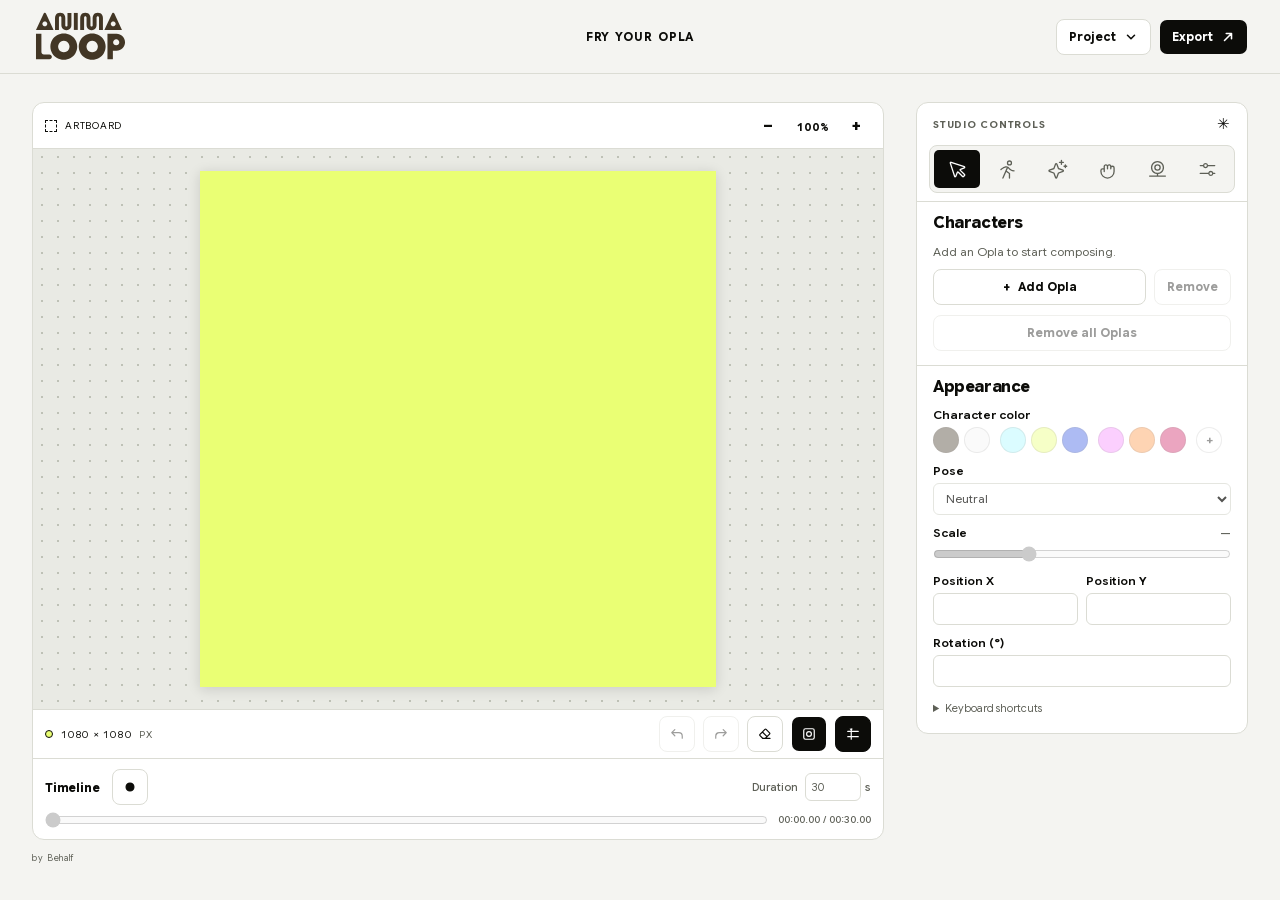
==== commit dd91c385: "Add Opla recording timeline and mixed effect colors" ====
--- a/opla.html
+++ b/opla.html
@@ -5,12 +5,13 @@
   <meta name="viewport" content="width=device-width, initial-scale=1">
   <meta name="description" content="Build, animate, and capture Opla festival key visuals.">
   <title>ANIMALOOP — Fry Your Opla</title>
-  <link rel="stylesheet" href="./styles.css?v=project-menu">
+  <link rel="stylesheet" href="./styles.css?v=timeline-tools">
+  <link rel="stylesheet" href="./opla-recording.css?v=timeline-tools-final">
 </head>
-<body>
+<body data-timeline-open="true">
   <header class="topbar">
     <a class="brand" href="./opla.html" aria-label="Animaloop Studio">
-      <img src="./src/logo.svg?v=animaloop" alt="" width="120" height="63">
+      <img src="./src/logo.svg?v=timeline-tools" alt="" width="120" height="63">
     </a>
     <h1 id="studio-title" class="header-caption mono">FRY YOUR OPLA</h1>
     <div class="header-actions">
@@ -32,8 +33,14 @@
       <details class="action-menu">
         <summary class="button primary">Export <svg class="action-icon" width="14" height="14" viewBox="0 0 12 12" fill="none" stroke="currentColor" stroke-width="1.35" stroke-linecap="round" stroke-linejoin="round" aria-hidden="true" focusable="false"><path d="M3 9 9 3M4.5 3H9v4.5"/></svg></summary>
         <div class="menu-content">
-          <button type="button" id="export-svg">Download SVG</button>
-          <button type="button" id="export-png">Download PNG</button>
+          <div class="menu-section">
+            <button type="button" id="export-svg">Download SVG</button>
+            <button type="button" id="export-png">Download PNG</button>
+          </div>
+          <div class="menu-section">
+            <button type="button" id="export-mov" disabled>Download MOV</button>
+            <button type="button" id="export-gif" disabled>Create GIF loop</button>
+          </div>
         </div>
       </details>
     </div>
@@ -53,6 +60,8 @@
           <div class="stage-space">
             <div id="stage-wrap">
               <svg id="stage" xmlns="http://www.w3.org/2000/svg" viewBox="0 0 1080 1080" role="img" aria-label="Opla key visual"></svg>
+              <img id="timeline-preview" alt="Recorded animation preview" hidden>
+              <div id="timeline-fade-overlay" aria-hidden="true" hidden></div>
             </div>
           </div>
         </div>
@@ -69,8 +78,62 @@
               <svg class="action-icon" width="14" height="14" viewBox="0 0 16 16" fill="none" stroke="currentColor" stroke-width="1.35" stroke-linecap="round" stroke-linejoin="round" aria-hidden="true" focusable="false"><path d="M2.3 9.8a1 1 0 0 1 0-1.4l5.6-5.6a1 1 0 0 1 1.4 0l3.9 3.9a1 1 0 0 1 0 1.4l-5 5H5.6zM5 5.7l5.3 5.3M8.2 13.1h5.5"/></svg>
             </button>
             <button type="button" class="button primary frame-button" id="capture" aria-label="Capture frame" title="Capture frame"><svg class="action-icon" width="14" height="14" viewBox="0 0 16 16" fill="none" stroke="currentColor" stroke-width="1.35" aria-hidden="true" focusable="false"><rect x="2" y="2" width="12" height="12" rx="2"/><circle cx="8" cy="8" r="2.75"/></svg></button>
-          </div>
-        </div>
+            <button type="button" class="button frame-button" id="timeline-toggle" aria-label="Toggle timeline" title="Hide timeline" aria-controls="opla-timeline" aria-expanded="true" data-recording="false"><svg class="action-icon"  width="14" height="14" viewBox="0 0 16 16" fill="none" stroke="currentColor" stroke-width="1.35" stroke-linecap="round" stroke-linejoin="round" aria-hidden="true" focusable="false"><path d="M2 5h12M2 11h12M6 2v12"/><path d="m4 2 2 2 2-2Z" fill="currentColor" stroke="none"/></svg></button>
+          </div>
+        </div>
+        <section class="opla-timeline" id="opla-timeline" aria-labelledby="timeline-heading">
+          <p class="visually-hidden" id="timeline-state" role="status" aria-live="polite"></p>
+          <div class="timeline-export-feedback">
+            <progress id="timeline-progress" max="1" value="0" aria-label="Animation export progress" hidden></progress>
+            <span id="timeline-export-status" role="status" aria-live="polite"></span>
+            <button type="button" class="button frame-button" id="timeline-cancel" aria-label="Cancel export" title="Cancel export" hidden><svg class="action-icon"  width="14" height="14" viewBox="0 0 16 16" fill="none" stroke="currentColor" stroke-width="1.35" stroke-linecap="round" stroke-linejoin="round" aria-hidden="true" focusable="false"><path d="m4 4 8 8m0-8-8 8"/></svg></button>
+          </div>
+          <div class="timeline-controls-row">
+            <h2 id="timeline-heading">Timeline</h2>
+            <span id="timeline-completion" hidden></span>
+            <div class="timeline-transport" role="group" aria-label="Recording controls">
+              <button type="button" class="button frame-button" id="timeline-record" aria-label="Record" title="Record" disabled><svg class="action-icon"  width="14" height="14" viewBox="0 0 16 16" fill="currentColor" stroke="currentColor" stroke-width="1.35" stroke-linecap="round" stroke-linejoin="round" aria-hidden="true" focusable="false"><circle cx="8" cy="8" r="4.5"/></svg></button>
+              <button type="button" class="button frame-button" id="timeline-stop" aria-label="Stop recording" title="Stop recording" disabled><svg class="action-icon"  width="14" height="14" viewBox="0 0 16 16" fill="currentColor" stroke="currentColor" stroke-width="1.35" stroke-linecap="round" stroke-linejoin="round" aria-hidden="true" focusable="false"><rect x="3.75" y="3.75" width="8.5" height="8.5" rx=".5"/></svg></button>
+              <button type="button" class="button frame-button" id="timeline-play" aria-label="Preview" title="Preview" data-playing="false" disabled><svg class="action-icon" data-timeline-icon="play" width="14" height="14" viewBox="0 0 16 16" fill="none" stroke="currentColor" stroke-width="1.35" stroke-linecap="round" stroke-linejoin="round" aria-hidden="true" focusable="false"><path d="m5 2.75 8 5.25-8 5.25Z"/></svg><svg class="action-icon" data-timeline-icon="pause" width="14" height="14" viewBox="0 0 16 16" fill="currentColor" stroke="currentColor" stroke-width="1.35" stroke-linecap="round" stroke-linejoin="round" aria-hidden="true" focusable="false"><rect x="4" y="3" width="2.75" height="10" rx=".5"/><rect x="9.25" y="3" width="2.75" height="10" rx=".5"/></svg></button>
+              <button type="button" class="button frame-button" id="timeline-live" aria-label="Back to live" title="Back to live" hidden><svg class="action-icon"  width="14" height="14" viewBox="0 0 16 16" fill="none" stroke="currentColor" stroke-width="1.35" stroke-linecap="round" stroke-linejoin="round" aria-hidden="true" focusable="false"><path d="m6 3-4 4 4 4M2 7h7.5a4 4 0 0 1 4 4v2"/></svg></button>
+              <button type="button" class="button frame-button" id="timeline-crop" aria-label="Crop clip" title="Crop clip" aria-pressed="false" disabled><svg class="action-icon" width="14" height="14" viewBox="0 0 16 16" fill="none" stroke="currentColor" stroke-width="1.35" stroke-linecap="round" stroke-linejoin="round" aria-hidden="true" focusable="false"><path d="M4 1.5v9a1.5 1.5 0 0 0 1.5 1.5h9M1.5 4h9A1.5 1.5 0 0 1 12 5.5v9"/></svg></button>
+              <div class="timeline-tool">
+                <button type="button" class="button frame-button" id="timeline-fade-in" aria-label="Fade in" title="Fade in" aria-expanded="false" aria-controls="timeline-fade-in-panel" disabled><svg class="action-icon" width="14" height="14" viewBox="0 0 16 16" fill="currentColor" stroke="currentColor" stroke-width="1.35" stroke-linecap="round" stroke-linejoin="round" aria-hidden="true" focusable="false"><path d="M2 12 14 3v9Z"/></svg></button>
+                <div class="timeline-fade-panel" id="timeline-fade-in-panel" role="dialog" aria-label="Fade in" hidden>
+                  <h3>Fade in</h3>
+                  <label class="field">Duration (s)<input type="number" id="timeline-fade-in-duration" min="0" max="15" step=".1" value="0"></label>
+                  <button type="button" class="button wide" id="timeline-fade-in-remove">Remove fade</button>
+                </div>
+              </div>
+              <div class="timeline-tool">
+                <button type="button" class="button frame-button" id="timeline-fade-out" aria-label="Fade out" title="Fade out" aria-expanded="false" aria-controls="timeline-fade-out-panel" disabled><svg class="action-icon" width="14" height="14" viewBox="0 0 16 16" fill="currentColor" stroke="currentColor" stroke-width="1.35" stroke-linecap="round" stroke-linejoin="round" aria-hidden="true" focusable="false"><path d="m2 3 12 9H2Z"/></svg></button>
+                <div class="timeline-fade-panel" id="timeline-fade-out-panel" role="dialog" aria-label="Fade out" hidden>
+                  <h3>Fade out</h3>
+                  <label class="field">Duration (s)<input type="number" id="timeline-fade-out-duration" min="0" max="15" step=".1" value="0"></label>
+                  <button type="button" class="button wide" id="timeline-fade-out-remove">Remove fade</button>
+                </div>
+              </div>
+              <button type="button" class="button frame-button" id="timeline-clear" aria-label="Clear recording" title="Clear recording" disabled><svg class="action-icon"  width="14" height="14" viewBox="0 0 16 16" fill="none" stroke="currentColor" stroke-width="1.35" stroke-linecap="round" stroke-linejoin="round" aria-hidden="true" focusable="false"><path d="M2.5 4.5h11M6 2.5h4M4 4.5l.5 9h7l.5-9M6.5 7v4M9.5 7v4"/></svg></button>
+            </div>
+            <label class="timeline-length">Duration
+              <span class="timeline-number-unit"><input type="number" id="record-duration" min="1" max="30" step="1" value="30" aria-label="Recording duration in seconds"><span aria-hidden="true">s</span></span>
+            </label>
+          </div>
+          <div class="timeline-position-row">
+            <label class="timeline-position"><span class="visually-hidden">Timeline position</span>
+              <input type="range" id="timeline-scrub" min="0" max="30" step=".01" value="0" disabled>
+            </label>
+            <div class="timeline-crop-range" id="timeline-crop-range" role="group" aria-label="Clip crop range">
+              <div class="timeline-crop-track" aria-hidden="true"><span class="timeline-crop-selection"></span></div>
+              <input type="range" id="timeline-crop-start" min="0" max="30" step=".01" value="0" aria-label="Clip start">
+              <input type="range" id="timeline-crop-end" min="0" max="30" step=".01" value="30" aria-label="Clip end">
+            </div>
+            <output id="timeline-time" for="timeline-scrub" aria-live="off">00:00.00 / 00:30.00</output>
+            <button type="button" class="button frame-button" id="timeline-crop-apply" aria-label="Apply crop" title="Apply crop" hidden><svg class="action-icon" width="14" height="14" viewBox="0 0 16 16" fill="none" stroke="currentColor" stroke-width="1.35" stroke-linecap="round" stroke-linejoin="round" aria-hidden="true" focusable="false"><path d="m3 8 3 3 7-7"/></svg></button>
+            <button type="button" class="button frame-button" id="timeline-crop-cancel" aria-label="Cancel crop" title="Cancel crop" hidden><svg class="action-icon" width="14" height="14" viewBox="0 0 16 16" fill="none" stroke="currentColor" stroke-width="1.35" stroke-linecap="round" stroke-linejoin="round" aria-hidden="true" focusable="false"><path d="m4 4 8 8m0-8-8 8"/></svg></button>
+          </div>
+
+        </section>
       </div>
       <div class="workspace-footer mono">
         <span>by Behalf</span>
@@ -190,6 +253,7 @@
           <label class="field"><span class="value-row">Amount <output id="effect-amount-value" for="effect-amount">4</output></span>
             <input id="effect-amount" type="range" min="1" max="50" step="1" value="4">
           </label>
+          <label class="checkbox-field" id="effect-mix-colors-field" hidden><input id="effect-mix-colors" type="checkbox"> Mix colors</label>
           <div id="effect-parameters" class="parameter-fields"></div>
           <label class="field">Blend mode
             <select id="effect-blend">
@@ -235,7 +299,6 @@
           </label>
           <label class="checkbox-field"><input id="physics-pile" type="checkbox"> Stack characters on impact</label>
           <label class="checkbox-field"><input id="physics-puppet" type="checkbox"> Swing arms and legs</label>
-          <label class="checkbox-field"><input id="physics-drop-copies" type="checkbox"> Click to add Opla</label>
           <div class="row-actions">
             <button id="physics-reset" type="button" class="button">Reset physics</button>
             <button id="physics-remove" type="button" class="button">Remove selected Opla</button>
@@ -304,6 +367,6 @@
       </section>
     </aside>
   </main>
-  <script type="module" src="./app.js?v=shared-palette"></script>
+  <script type="module" src="./app.js?v=mixed-copies"></script>
 </body>
 </html>
--- a/opla-recording.css
+++ b/opla-recording.css
@@ -0,0 +1,67 @@
+body:not([data-timeline-open="false"]) #viewport { height: clamp(300px, calc(100svh - 340px), 780px); }
+body[data-timeline-open="false"] #viewport { height: clamp(340px, calc(100svh - 248px), 780px); }
+body[data-timeline-open="false"] .opla-timeline { display: none; }
+#stage-wrap { position: relative; }
+#timeline-preview {
+  position: absolute;
+  inset: 0;
+  display: block;
+  width: 100%;
+  height: 100%;
+  object-fit: contain;
+  pointer-events: all;
+}
+#stage-wrap[data-timeline-preview="true"] #stage { visibility: hidden; }
+#timeline-fade-overlay { position: absolute; inset: 0; z-index: 2; pointer-events: none; background: #000; opacity: 0; }
+#timeline-toggle { position: relative; }
+#timeline-toggle[aria-expanded="true"] { background: var(--ink); border-color: var(--ink); color: var(--paper); }
+#timeline-toggle[data-recording="true"]::after { content: ""; position: absolute; top: 4px; right: 4px; width: 6px; height: 6px; border-radius: 50%; background: #ce2163; box-shadow: 0 0 0 2px var(--paper); }
+.opla-timeline { display: grid; gap: 6px; padding: 10px 12px; border-top: 1px solid var(--line); }
+.timeline-controls-row { display: flex; flex-wrap: wrap; align-items: center; gap: 8px 12px; min-height: 36px; }
+.timeline-controls-row h2 { margin: 0; font-size: 12px; font-weight: 750; letter-spacing: -.015em; }
+#timeline-completion { color: var(--muted); font-size: 11px; }
+.timeline-transport { display: flex; flex-wrap: wrap; gap: 6px; }
+.opla-timeline .frame-button { flex: 0 0 36px; }
+#timeline-record[aria-pressed="true"] svg { color: #ce2163; }
+#timeline-play [data-timeline-icon="pause"] { display: none; }
+#timeline-play[data-playing="true"] [data-timeline-icon="play"] { display: none; }
+#timeline-play[data-playing="true"] [data-timeline-icon="pause"] { display: block; }
+.timeline-length { display: inline-flex; align-items: center; gap: 7px; margin: 0; color: var(--muted); font-size: 11px; font-weight: 500; }
+.timeline-length { margin-left: auto; }
+.timeline-number-unit { display: inline-flex; align-items: center; gap: 4px; }
+.timeline-number-unit input { width: 56px; min-height: 28px; padding: 4px 5px; font-size: 11px; font-variant-numeric: tabular-nums; }
+.timeline-position-row { display: flex; align-items: center; gap: 10px; min-height: 18px; }
+.timeline-position { display: flex; flex: 1; min-width: 0; }
+.timeline-position input { min-height: 18px; }
+#timeline-time { flex: none; color: var(--muted); font-size: 10px; white-space: nowrap; }
+.timeline-tool { position: relative; flex: none; }
+#timeline-crop[aria-pressed="true"], .timeline-tool > button[aria-expanded="true"], .timeline-tool > button[aria-pressed="true"] { background: var(--ink); color: var(--paper); border-color: var(--ink); }
+.timeline-fade-panel { position: absolute; z-index: 5; bottom: calc(100% + 8px); right: 0; display: grid; gap: 10px; width: 172px; padding: 12px; border: 1px solid var(--line); border-radius: var(--radius); background: var(--paper); box-shadow: 0 6px 18px #0c0c0918; }
+.timeline-fade-panel h3 { margin: 0; font-size: 12px; font-weight: 700; }
+.timeline-fade-panel .button { min-height: 30px; }
+.timeline-crop-range { --crop-start: 0%; --crop-end: 100%; position: relative; display: none; flex: 1; min-width: 72px; height: 24px; }
+.timeline-crop-track { position: absolute; left: 6px; right: 6px; top: 10px; height: 4px; border-radius: 2px; background: var(--line); }
+.timeline-crop-selection { position: absolute; top: 0; bottom: 0; left: var(--crop-start); right: calc(100% - var(--crop-end)); background: var(--ink); }
+.timeline-crop-range input[type="range"] { position: absolute; inset: 0; width: 100%; height: 24px; margin: 0; appearance: none; -webkit-appearance: none; background: transparent; pointer-events: none; }
+.timeline-crop-range input[type="range"]::-webkit-slider-runnable-track { height: 4px; background: transparent; }
+.timeline-crop-range input[type="range"]::-webkit-slider-thumb { width: 12px; height: 20px; margin-top: -8px; border: 1px solid var(--ink); border-radius: 3px; background: var(--paper); appearance: none; -webkit-appearance: none; pointer-events: auto; cursor: ew-resize; }
+.timeline-crop-range input[type="range"]::-moz-range-track { height: 4px; background: transparent; }
+.timeline-crop-range input[type="range"]::-moz-range-thumb { width: 10px; height: 18px; border: 1px solid var(--ink); border-radius: 3px; background: var(--paper); pointer-events: auto; cursor: ew-resize; }
+#opla-timeline[data-cropping="true"] .timeline-position, body[data-cropping="true"] .timeline-position { display: none; }
+#opla-timeline[data-cropping="true"] .timeline-crop-range, body[data-cropping="true"] .timeline-crop-range { display: block; }
+.timeline-export-feedback { display: flex; flex-wrap: wrap; align-items: center; gap: 8px; font-size: 11px; color: var(--muted); }
+.timeline-export-feedback:has(#timeline-progress[hidden]):has(#timeline-export-status:empty):has(#timeline-cancel[hidden]) { display: none; }
+#timeline-progress { flex: 1 1 140px; width: 100%; height: 5px; accent-color: var(--ink); }
+#timeline-export-status { overflow-wrap: anywhere; }
+.visually-hidden { position: absolute; width: 1px; height: 1px; padding: 0; margin: -1px; overflow: hidden; clip: rect(0, 0, 0, 0); white-space: nowrap; border: 0; }
+
+@media (max-width: 740px) {
+  body:not([data-timeline-open="false"]) #viewport { height: clamp(280px, calc(100svh - 340px), 510px); }
+  body[data-timeline-open="false"] #viewport { height: clamp(280px, 56svh, 510px); }
+}
+@media (max-width: 460px) {
+  .timeline-controls-row { gap: 8px; }
+  .timeline-controls-row h2 { width: 100%; }
+  .timeline-position-row { gap: 8px; }
+  #timeline-time { font-size: 9px; }
+}
